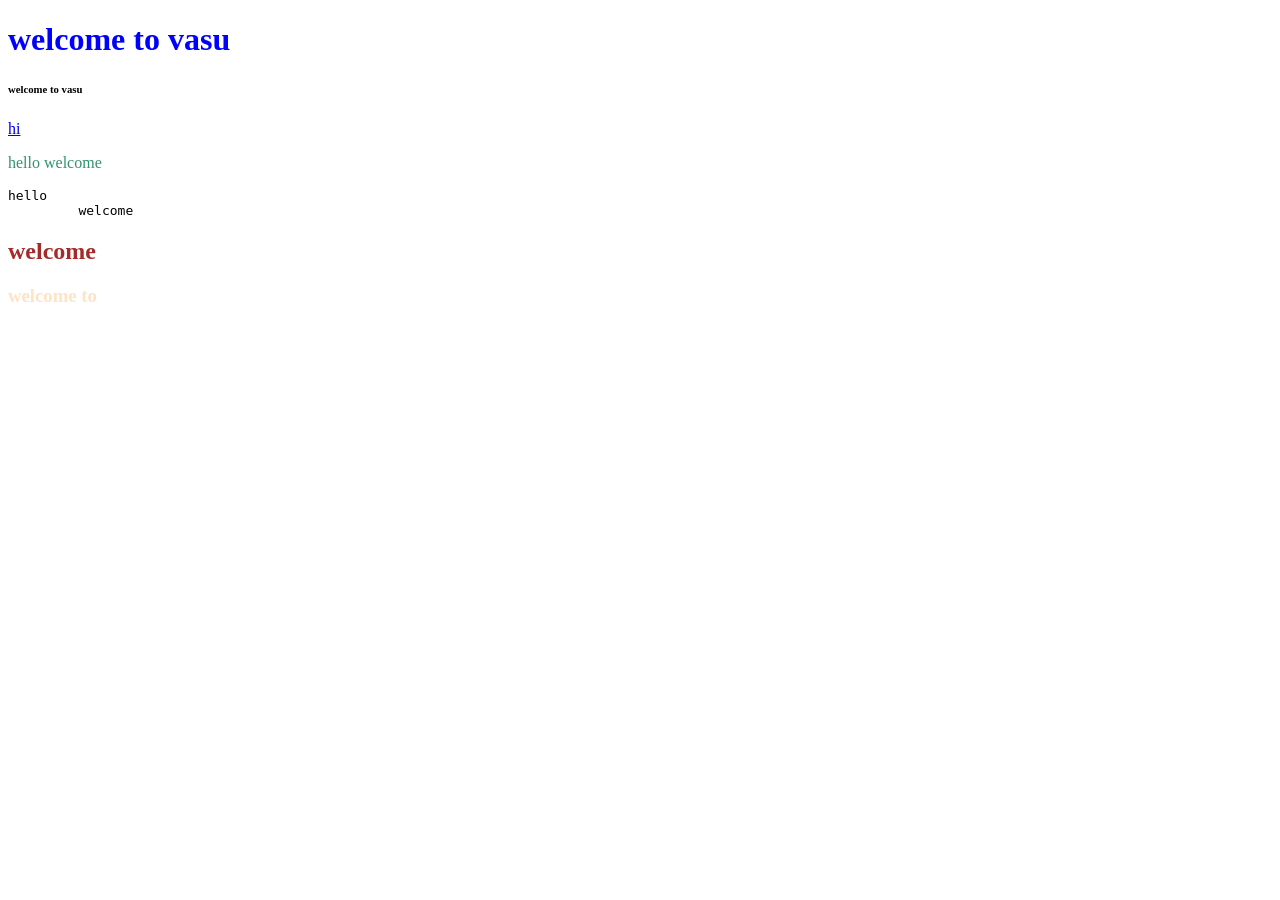
==== index.html @ acfeeed7 "txt" ====
<!DOCTYPE html>
<html lang="en">
<head>
    <meta charset="UTF-8">
    <meta name="viewport" content="width=<device-width>, initial-scale=1.0">
    <title>Document</title>
</head>
<body>
    <h1>welcome to vasu</h1>
    <h6>welcome to vasu</h6>
    <a href="css.html">hi</a>
    <p>hello 
         welcome</p>
    <pre>hello
         welcome</pre>

         <div>
            <h2>
                welcome

            </h2>
            <h3>welcome to</h3>
         </div>
         <style>
            h1{
                color: blue;
            }
            p{
                color: rgb(49, 146, 112);
            }
            div{
                color: brown;
            }
            h3{
                color: bisque;
            }
         </style>
</body>
</html>
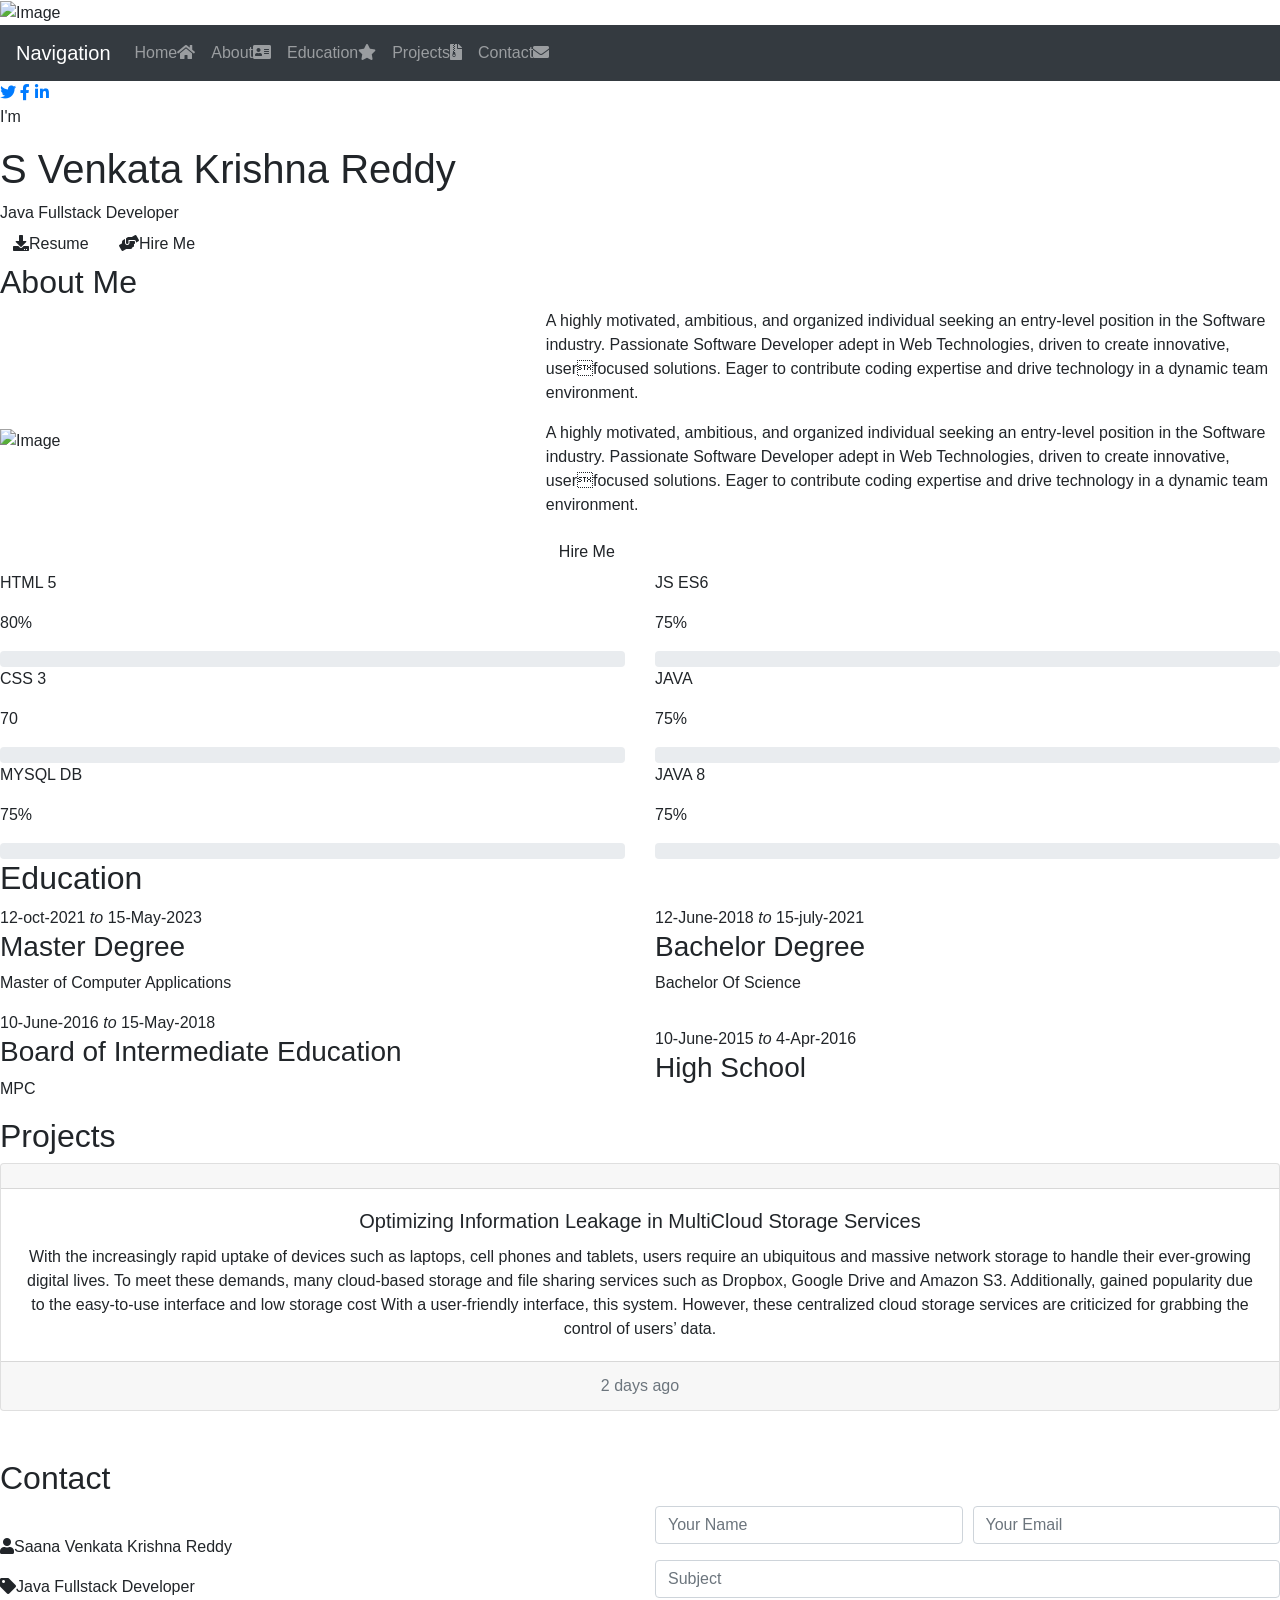
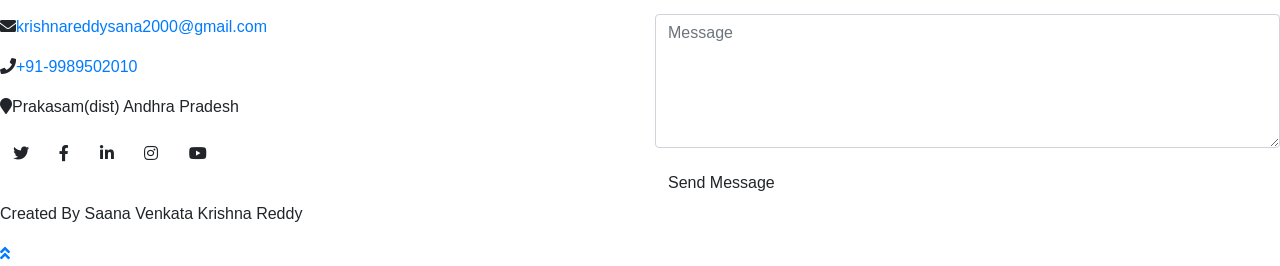
==== commit e0a188bc: "Add files via upload" ====
--- a/index.html
+++ b/index.html
@@ -1,39 +1,330 @@
 <!DOCTYPE html>
 <html lang="en">
-<head>
-    <meta charset="UTF-8">
-    <meta name="viewport" content="width=<device-width>, initial-scale=1.0">
-    <title>Document</title>
-</head>
-<body>
-    <h1>welcome to vasu</h1>
-    <h6>welcome to vasu</h6>
-    <a href="css.html">hi</a>
-    <p>hello 
-         welcome</p>
-    <pre>hello
-         welcome</pre>
-
-         <div>
-            <h2>
-                welcome
-
-            </h2>
-            <h3>welcome to</h3>
-         </div>
-         <style>
-            h1{
-                color: blue;
-            }
-            p{
-                color: rgb(49, 146, 112);
-            }
-            div{
-                color: brown;
-            }
-            h3{
-                color: bisque;
-            }
-         </style>
-</body>
-</html>+    <head>
+        <meta charset="utf-8">
+        <title>Krishna | Portfolio</title>
+        <meta content="width=device-width, initial-scale=1.0" name="viewport">
+        <meta content="Resume Website Template Free Download" name="keywords">
+        <meta content="Resume Website Template Free Download" name="description">
+
+        <!-- Favicon -->
+        <link href="img/favicon.ico" rel="icon">
+
+        <!-- Google Fonts -->
+        <link href="https://fonts.googleapis.com/css2?family=Open+Sans:300;400;600;700;800&display=swap" rel="stylesheet">
+
+        <!-- CSS Libraries -->
+        <link href="https://stackpath.bootstrapcdn.com/bootstrap/4.4.1/css/bootstrap.min.css" rel="stylesheet">
+        <link href="https://cdnjs.cloudflare.com/ajax/libs/font-awesome/5.10.0/css/all.min.css" rel="stylesheet">
+        <link href="lib/slick/slick.css" rel="stylesheet">
+        <link href="lib/slick/slick-theme.css" rel="stylesheet">
+        <link href="lib/lightbox/css/lightbox.min.css" rel="stylesheet">
+
+        <!-- Template Stylesheet -->
+        <link href="css/style.css" rel="stylesheet">
+    </head>
+
+    <body data-spy="scroll" data-target=".navbar" data-offset="51">
+        <div class="wrapper">
+            <div class="sidebar">
+                <div class="sidebar-header">
+                    <img src="img/home.jpg" alt="Image">
+                </div>
+                <div class="sidebar-content">
+                    <nav class="navbar navbar-expand-md bg-dark navbar-dark">
+                        <a href="#" class="navbar-brand">Navigation</a>
+                        <button type="button" class="navbar-toggler" data-toggle="collapse" data-target="#navbarCollapse">
+                            <span class="navbar-toggler-icon"></span>
+                        </button>
+                        <div class="collapse navbar-collapse" id="navbarCollapse">
+                            <ul class="nav navbar-nav">
+                                <li class="nav-item">
+                                    <a class="nav-link" href="#header">Home<i class="fa fa-home"></i></a>
+                                </li>
+                                <li class="nav-item">
+                                    <a class="nav-link" href="#about">About<i class="fa fa-address-card"></i></a>
+                                </li>
+                                <li class="nav-item">
+                                    <a class="nav-link" href="#education">Education<i class="fa fa-star"></i></a>
+                                </li>
+                                <li class="nav-item">
+                                    <a class="nav-link" href="#Projects">Projects<i class="fa fa-file-archive"></i></a>
+                                </li>
+                                <li class="nav-item">
+                                    <a class="nav-link" href="#contact">Contact<i class="fa fa-envelope"></i></a>
+                                </li>
+                            </ul>
+                        </div>
+                    </nav>
+                </div>
+                <div class="sidebar-footer">
+                    <a href="#"><i class="fab fa-twitter"></i></a>
+                    <a href="#"><i class="fab fa-facebook-f"></i></a>
+                    <a href="#"><i class="fab fa-linkedin-in"></i></a>
+                </div>
+            </div>
+            <div class="content">
+                <!-- Header Start -->
+                <div class="header" id="header">
+                    <div class="content-inner">
+                        <p>I'm</p>
+                        <h1>S Venkata Krishna Reddy</h1>
+                        <h2></h2>
+                        <div class="typed-text">Java Fullstack Developer</div>
+                    </div>
+                </div>
+                <!-- Header End -->
+                
+                <!-- Large Button Start -->
+                <div class="large-btn">
+                    <div class="content-inner">
+                        <a class="btn" href="#"><i class="fa fa-download"></i>Resume</a>
+                        <a class="btn" href="#"><i class="fa fa-hands-helping"></i>Hire Me</a>
+                    </div>
+                </div>
+                <!-- Large Button End -->
+                
+                <!-- About Start -->
+                <div class="about" id="about">
+                    <div class="content-inner">
+                        <div class="content-header">
+                            <h2>About Me</h2>
+                        </div>
+                        <div class="row align-items-center">
+                            <div class="col-md-6 col-lg-5">
+                                <img src="./img/krishna.jpeg" alt="Image">
+                            </div>
+                            <div class="col-md-6 col-lg-7">
+                                <p>
+                                    A highly motivated, ambitious, and organized individual seeking an entry-level position in the Software 
+                                    industry. Passionate Software Developer adept in Web Technologies, driven to create innovative, userfocused solutions. Eager to contribute coding expertise and drive technology in a dynamic team environment.
+
+                                </p>
+                                <p>
+                                    A highly motivated, ambitious, and organized individual seeking an entry-level position in the Software 
+                                    industry. Passionate Software Developer adept in Web Technologies, driven to create innovative, userfocused solutions. Eager to contribute coding expertise and drive technology in a dynamic team environment.
+
+                                </p>
+                                <a class="btn" href="#">Hire Me</a>
+                            </div>
+                        </div>
+                        <div class="row">
+                            <div class="col-md-6">
+                                <div class="skills">
+                                    <div class="skill-name">
+                                        <p>HTML 5</p><p>80%</p>
+                                    </div>
+                                    <div class="progress">
+                                        <div class="progress-bar" role="progressbar" aria-valuenow="85" aria-valuemin="0" aria-valuemax="100"></div>
+                                    </div>
+                                    <div class="skill-name">
+                                        <p>CSS 3</p><p>70</p>
+                                    </div>
+                                    <div class="progress">
+                                        <div class="progress-bar" role="progressbar" aria-valuenow="95" aria-valuemin="0" aria-valuemax="100"></div>
+                                    </div>
+                                </div>
+                            </div>
+                            <div class="col-md-6">
+                                <div class="skills">
+                                    <div class="skill-name">
+                                        <p>JS ES6</p><p>75%</p>
+                                    </div>
+                                    <div class="progress">
+                                        <div class="progress-bar" role="progressbar" aria-valuenow="90" aria-valuemin="0" aria-valuemax="100"></div>
+                                    </div>
+                                    <div class="skill-name">
+                                        <p>JAVA</p><p>75%</p>
+                                    </div>
+                                    <div class="progress">
+                                        <div class="progress-bar" role="progressbar" aria-valuenow="85" aria-valuemin="0" aria-valuemax="100"></div>
+                                    </div>
+                                </div>
+                            </div>
+                            <div class="col-md-6">
+                                <div class="skills">
+                                    <div class="skill-name">
+                                        <p>MYSQL DB</p><p>75%</p>
+                                    </div>
+                                    <div class="progress">
+                                        <div class="progress-bar" role="progressbar" aria-valuenow="90" aria-valuemin="0" aria-valuemax="100"></div>
+                                    </div>
+                                  
+                                </div>
+                            </div>
+                            <div class="col-md-6">
+                                <div class="skills">
+                                    <div class="skill-name">
+                                        <p>JAVA 8</p><p>75%</p>
+                                    </div>
+                                    <div class="progress">
+                                        <div class="progress-bar" role="progressbar" aria-valuenow="90" aria-valuemin="0" aria-valuemax="100"></div>
+                                    </div>
+                                   
+                                </div>
+                            </div>
+                        </div>
+                    </div>
+                </div>
+                <!-- About End -->
+                
+                <!-- Education Start -->
+                <div class="education" id="education">
+                    <div class="content-inner">
+                        <div class="content-header">
+                            <h2>Education</h2>
+                        </div>
+                        <div class="row align-items-center">
+                            <div class="col-md-6">
+                                <div class="edu-col">
+                                    <span>12-oct-2021 <i>to</i> 15-May-2023</span>
+                                    <h3>Master Degree</h3>
+                                    <p>Master of Computer Applications</p>
+                                </div>
+                            </div>
+                            <div class="col-md-6">
+                                <div class="edu-col">
+                                    <span>12-June-2018 <i>to</i> 15-july-2021</span>
+                                    <h3>Bachelor Degree</h3>
+                                    <p>Bachelor Of Science</p>
+                                </div>
+                            </div>
+                            <div class="col-md-6">
+                                <div class="edu-col">
+                                    <span>10-June-2016 <i>to</i> 15-May-2018</span>
+                                    <h3> Board of Intermediate Education</h3>
+                                    <p>MPC</p>
+                                </div>
+                            </div>
+                            <div class="col-md-6">
+                                <div class="edu-col">
+                                    <span>10-June-2015 <i>to</i> 4-Apr-2016</span>
+                                    <h3>High School</h3>
+                                    <p></p>
+                                </div>
+                            </div>
+                        </div>
+                    </div>
+                </div>
+                <!-- Education Start -->
+            
+              
+                
+                <!-- Projects -->
+                <div class="Project" id="Projects">
+                    <div class="content-inner">
+                        <div class="content-header">
+                            <h2 id="ch1">Projects</h2>
+                        </div>
+                        <div class="row">
+                            <div class="col-lg-12">
+                                
+                                <div class="card text-center">
+                                    <div class="card-header">
+                                    
+                                    </div>
+                                    <div class="card-body">
+                                      <h5 class="card-title">Optimizing Information Leakage in MultiCloud Storage Services</h5>
+                                      <p class="card-text">With the increasingly rapid uptake of devices such as laptops, cell phones and tablets, users 
+                                        require an ubiquitous and massive network storage to handle their ever-growing digital lives.
+                                        To meet these demands, many cloud-based storage and file sharing services such as Dropbox, 
+                                          Google Drive and Amazon S3.
+                                        Additionally, gained popularity due to the easy-to-use interface and low storage cost
+                                        With a user-friendly interface, this system. However, these centralized cloud storage services are 
+                                        criticized for grabbing the control of users’ data.</p>
+                                      
+                                    </div>
+                                    <div class="card-footer text-muted">
+                                      2 days ago
+                                    </div>
+                                  </div>
+                                
+                            </div>
+                        </div>
+                        
+                    </div>
+                </div>
+                <br><br>
+                <!-- Portfolio Start -->
+            
+                
+                <!-- Contact Start -->
+                <div class="contact" id="contact">
+                    <div class="content-inner">
+                        <div class="content-header">
+                            <h2>Contact</h2>
+                        </div>
+                        <div class="row align-items-center">
+                            <div class="col-md-6">
+                                <div class="contact-info">
+                                    <p><i class="fa fa-user"></i>Saana Venkata Krishna Reddy</p>
+                                    <p><i class="fa fa-tag"></i>Java Fullstack Developer</p>
+                                    <p><i class="fa fa-envelope"></i><a href="mailto:info@example.com">krishnareddysana2000@gmail.com</a></p>
+                                    <p><i class="fa fa-phone"></i><a href="tel:+1234567890">+91-9989502010</a></p>
+                                    <p><i class="fa fa-map-marker"></i>Prakasam(dist) Andhra Pradesh</p>
+                                    <div class="social">
+                                        <a class="btn" href=""><i class="fab fa-twitter"></i></a>
+                                        <a class="btn" href=""><i class="fab fa-facebook-f"></i></a>
+                                        <a class="btn" href=""><i class="fab fa-linkedin-in"></i></a>
+                                        <a class="btn" href=""><i class="fab fa-instagram"></i></a>
+                                        <a class="btn" href=""><i class="fab fa-youtube"></i></a>
+                                    </div>
+                                </div>
+                            </div>
+                            <div class="col-md-6">
+                                <div class="form">
+                                    <form>
+                                        <div class="form-row">
+                                            <div class="form-group col-md-6">
+                                                <input type="text" class="form-control" placeholder="Your Name" />
+                                            </div>
+                                            <div class="form-group col-md-6">
+                                                <input type="email" class="form-control" placeholder="Your Email" />
+                                            </div>
+                                        </div>
+                                        <div class="form-group">
+                                            <input type="text" class="form-control" placeholder="Subject" />
+                                        </div>
+                                        <div class="form-group">
+                                            <textarea class="form-control" rows="5" placeholder="Message"></textarea>
+                                        </div>
+                                        <div><button class="btn" type="submit">Send Message</button></div>
+                                    </form>
+                                </div>
+                            </div>
+                        </div>
+                    </div>
+                </div>
+                <!-- Contact End -->
+                
+                <!-- Footer Start -->
+                <div class="footer">
+                    <div class="content-inner">
+                        <div class="row align-items-center">
+                            <div class="col-md-6">
+                                <p>Created By Saana Venkata Krishna Reddy</p>
+                            </div>
+                        </div>
+                    </div>
+                </div>
+                <!-- Footer Start -->
+            </div>
+        </div>
+        
+        <!-- Back to Top -->
+        <a href="#" class="back-to-top"><i class="fa fa-angle-double-up"></i></a>
+        
+        <!-- JavaScript Libraries -->
+        <script src="https://code.jquery.com/jquery-3.4.1.min.js"></script>
+        <script src="https://stackpath.bootstrapcdn.com/bootstrap/4.4.1/js/bootstrap.bundle.min.js"></script>
+        <script src="lib/easing/easing.min.js"></script>
+        <script src="lib/slick/slick.min.js"></script>
+        <script src="lib/typed/typed.min.js"></script>
+        <script src="lib/waypoints/waypoints.min.js"></script>
+        <script src="lib/isotope/isotope.pkgd.min.js"></script>
+        <script src="lib/lightbox/js/lightbox.min.js"></script>
+        
+        <!-- Template Javascript -->
+        <script src="js/main.js"></script>
+    </body>
+</html>
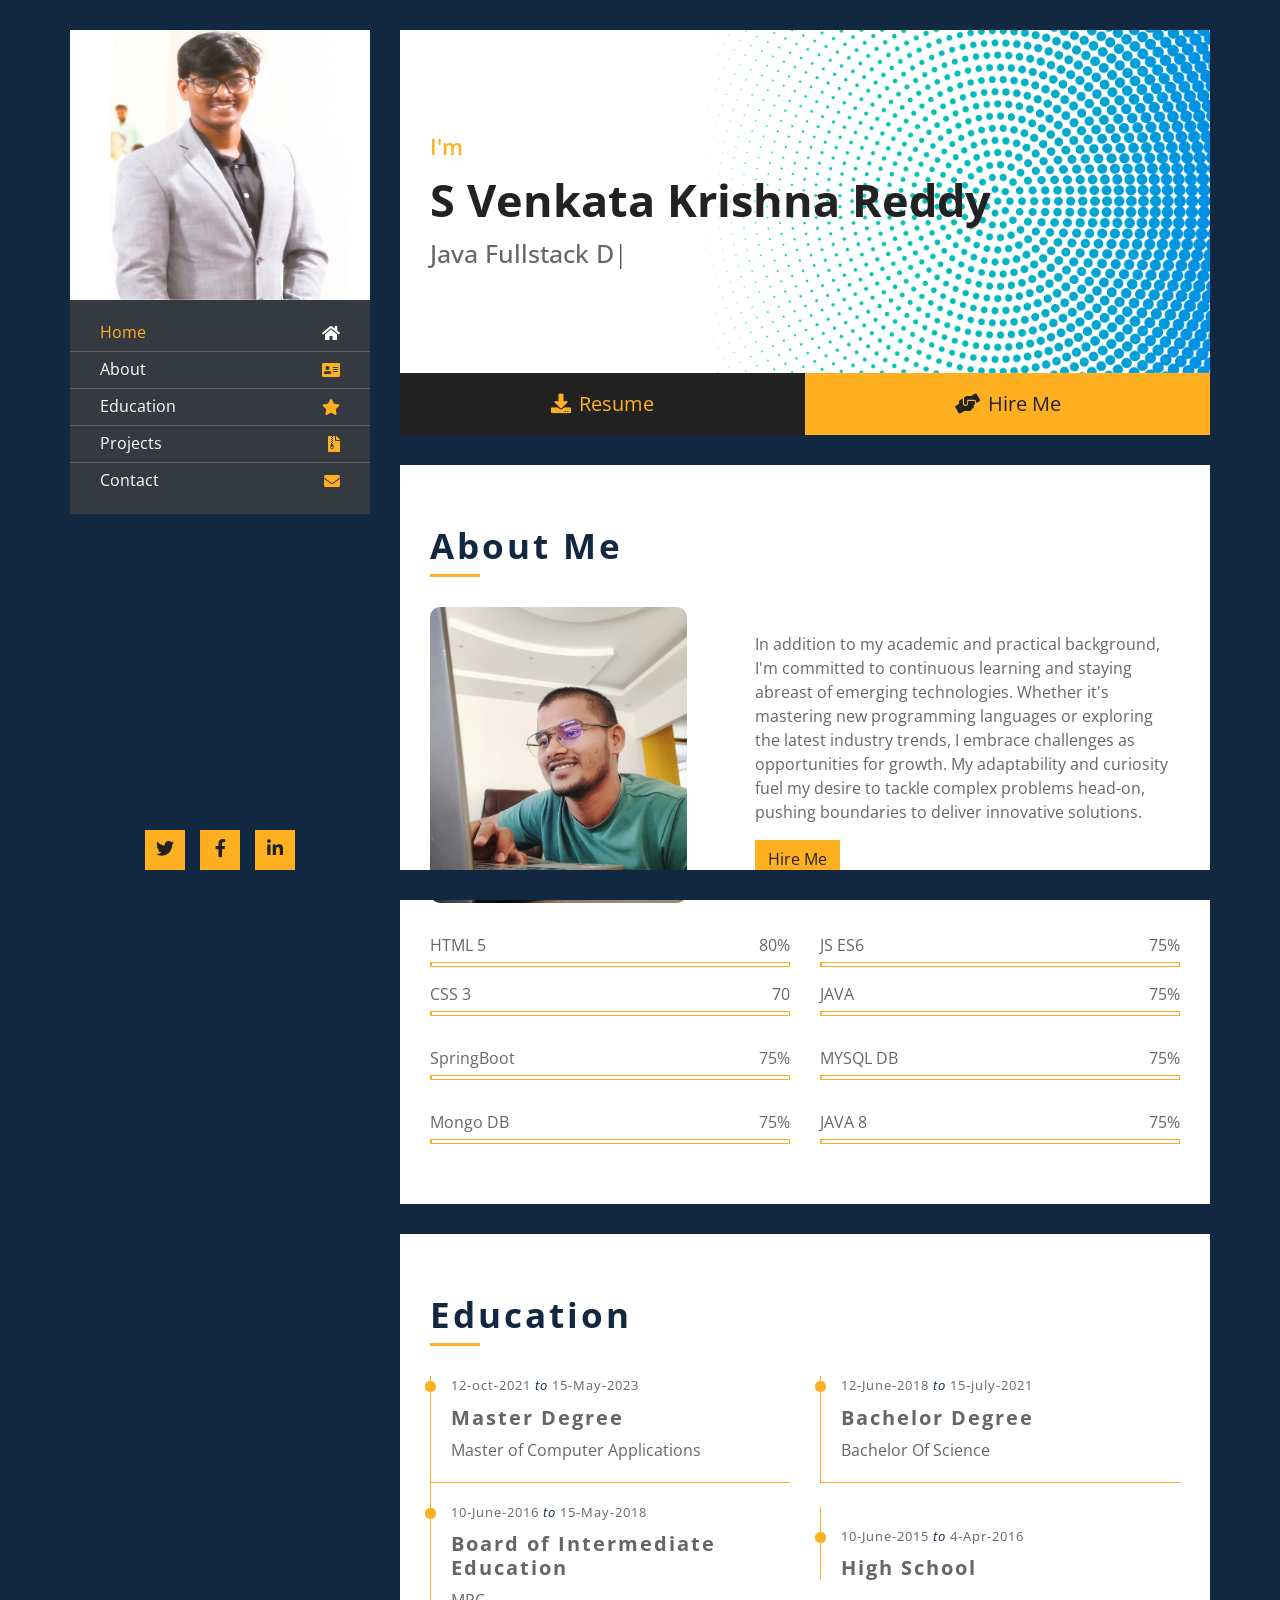
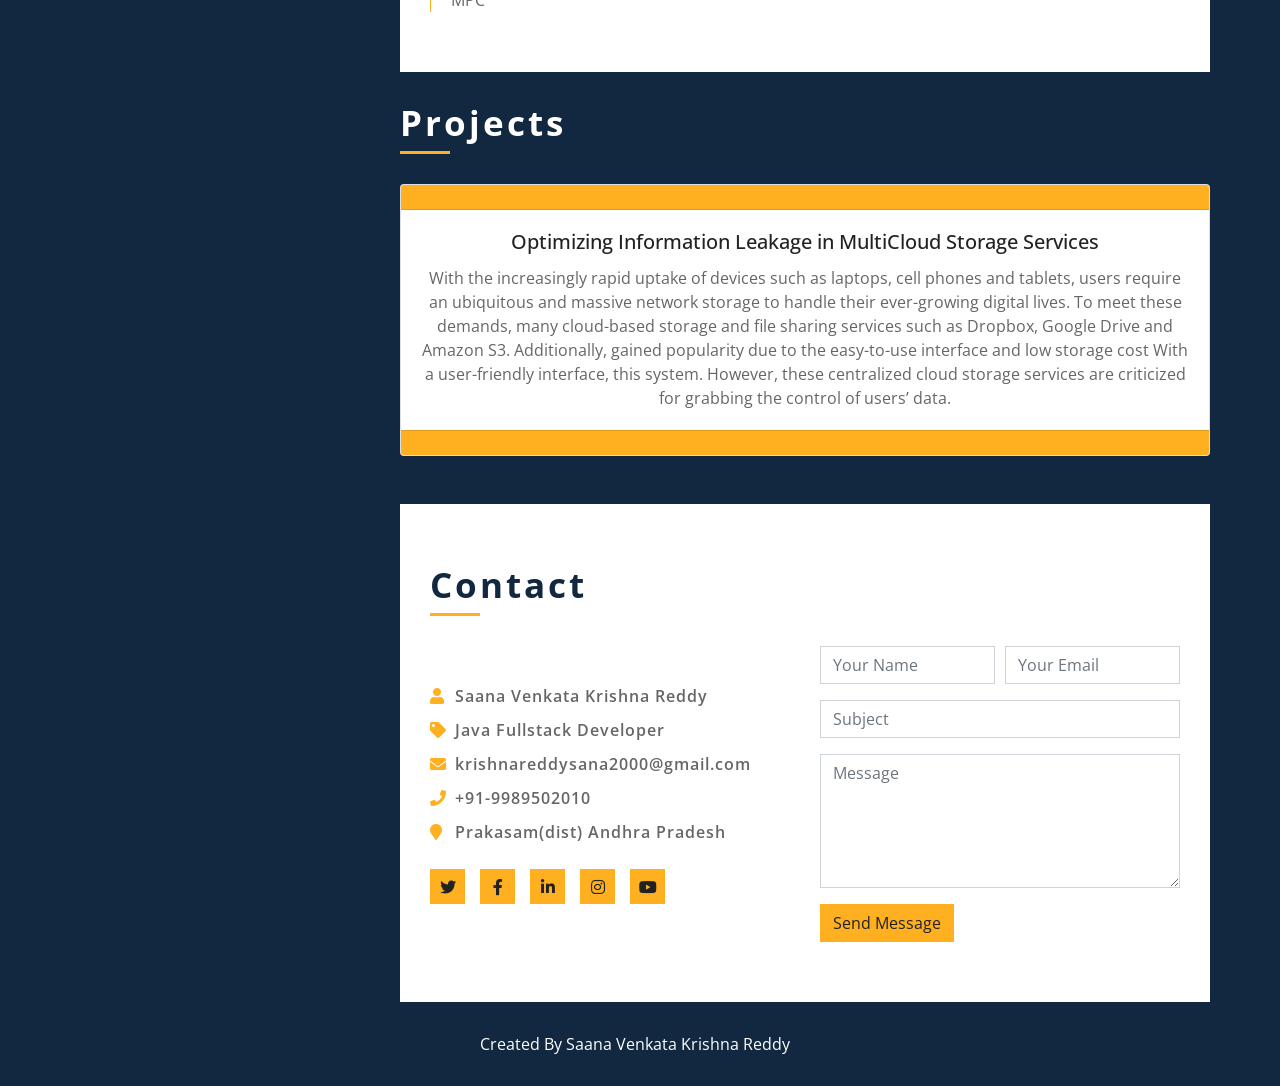
==== commit bcbffba9: "update" ====
--- a/index.html
+++ b/index.html
@@ -1,330 +1,380 @@
 <!DOCTYPE html>
 <html lang="en">
-    <head>
-        <meta charset="utf-8">
-        <title>Krishna | Portfolio</title>
-        <meta content="width=device-width, initial-scale=1.0" name="viewport">
-        <meta content="Resume Website Template Free Download" name="keywords">
-        <meta content="Resume Website Template Free Download" name="description">
-
-        <!-- Favicon -->
-        <link href="img/favicon.ico" rel="icon">
-
-        <!-- Google Fonts -->
-        <link href="https://fonts.googleapis.com/css2?family=Open+Sans:300;400;600;700;800&display=swap" rel="stylesheet">
-
-        <!-- CSS Libraries -->
-        <link href="https://stackpath.bootstrapcdn.com/bootstrap/4.4.1/css/bootstrap.min.css" rel="stylesheet">
-        <link href="https://cdnjs.cloudflare.com/ajax/libs/font-awesome/5.10.0/css/all.min.css" rel="stylesheet">
-        <link href="lib/slick/slick.css" rel="stylesheet">
-        <link href="lib/slick/slick-theme.css" rel="stylesheet">
-        <link href="lib/lightbox/css/lightbox.min.css" rel="stylesheet">
-
-        <!-- Template Stylesheet -->
-        <link href="css/style.css" rel="stylesheet">
-    </head>
-
-    <body data-spy="scroll" data-target=".navbar" data-offset="51">
-        <div class="wrapper">
-            <div class="sidebar">
-                <div class="sidebar-header">
-                    <img src="img/home.jpg" alt="Image">
-                </div>
-                <div class="sidebar-content">
-                    <nav class="navbar navbar-expand-md bg-dark navbar-dark">
-                        <a href="#" class="navbar-brand">Navigation</a>
-                        <button type="button" class="navbar-toggler" data-toggle="collapse" data-target="#navbarCollapse">
-                            <span class="navbar-toggler-icon"></span>
-                        </button>
-                        <div class="collapse navbar-collapse" id="navbarCollapse">
-                            <ul class="nav navbar-nav">
-                                <li class="nav-item">
-                                    <a class="nav-link" href="#header">Home<i class="fa fa-home"></i></a>
-                                </li>
-                                <li class="nav-item">
-                                    <a class="nav-link" href="#about">About<i class="fa fa-address-card"></i></a>
-                                </li>
-                                <li class="nav-item">
-                                    <a class="nav-link" href="#education">Education<i class="fa fa-star"></i></a>
-                                </li>
-                                <li class="nav-item">
-                                    <a class="nav-link" href="#Projects">Projects<i class="fa fa-file-archive"></i></a>
-                                </li>
-                                <li class="nav-item">
-                                    <a class="nav-link" href="#contact">Contact<i class="fa fa-envelope"></i></a>
-                                </li>
-                            </ul>
-                        </div>
-                    </nav>
-                </div>
-                <div class="sidebar-footer">
-                    <a href="#"><i class="fab fa-twitter"></i></a>
-                    <a href="#"><i class="fab fa-facebook-f"></i></a>
-                    <a href="#"><i class="fab fa-linkedin-in"></i></a>
-                </div>
-            </div>
-            <div class="content">
-                <!-- Header Start -->
-                <div class="header" id="header">
-                    <div class="content-inner">
-                        <p>I'm</p>
-                        <h1>S Venkata Krishna Reddy</h1>
-                        <h2></h2>
-                        <div class="typed-text">Java Fullstack Developer</div>
-                    </div>
-                </div>
-                <!-- Header End -->
-                
-                <!-- Large Button Start -->
-                <div class="large-btn">
-                    <div class="content-inner">
-                        <a class="btn" href="#"><i class="fa fa-download"></i>Resume</a>
-                        <a class="btn" href="#"><i class="fa fa-hands-helping"></i>Hire Me</a>
-                    </div>
-                </div>
-                <!-- Large Button End -->
-                
-                <!-- About Start -->
-                <div class="about" id="about">
-                    <div class="content-inner">
-                        <div class="content-header">
-                            <h2>About Me</h2>
-                        </div>
-                        <div class="row align-items-center">
-                            <div class="col-md-6 col-lg-5">
-                                <img src="./img/krishna.jpeg" alt="Image">
-                            </div>
-                            <div class="col-md-6 col-lg-7">
-                                <p>
-                                    A highly motivated, ambitious, and organized individual seeking an entry-level position in the Software 
-                                    industry. Passionate Software Developer adept in Web Technologies, driven to create innovative, userfocused solutions. Eager to contribute coding expertise and drive technology in a dynamic team environment.
-
-                                </p>
-                                <p>
-                                    A highly motivated, ambitious, and organized individual seeking an entry-level position in the Software 
-                                    industry. Passionate Software Developer adept in Web Technologies, driven to create innovative, userfocused solutions. Eager to contribute coding expertise and drive technology in a dynamic team environment.
-
-                                </p>
-                                <a class="btn" href="#">Hire Me</a>
-                            </div>
-                        </div>
-                        <div class="row">
-                            <div class="col-md-6">
-                                <div class="skills">
-                                    <div class="skill-name">
-                                        <p>HTML 5</p><p>80%</p>
+
+<head>
+    <meta charset="utf-8">
+    <title>Krishna | Portfolio</title>
+    <meta content="width=device-width, initial-scale=1.0" name="viewport">
+    <meta content="Resume Website Template Free Download" name="keywords">
+    <meta content="Resume Website Template Free Download" name="description">
+
+    <!-- Favicon -->
+    <link href="img/favicon.ico" rel="icon">
+
+    <!-- Google Fonts -->
+    <link href="https://fonts.googleapis.com/css2?family=Open+Sans:300;400;600;700;800&display=swap" rel="stylesheet">
+
+    <!-- CSS Libraries -->
+    <link href="https://stackpath.bootstrapcdn.com/bootstrap/4.4.1/css/bootstrap.min.css" rel="stylesheet">
+    <link href="https://cdnjs.cloudflare.com/ajax/libs/font-awesome/5.10.0/css/all.min.css" rel="stylesheet">
+    <link href="lib/slick/slick.css" rel="stylesheet">
+    <link href="lib/slick/slick-theme.css" rel="stylesheet">
+    <link href="lib/lightbox/css/lightbox.min.css" rel="stylesheet">
+
+    <!-- Template Stylesheet -->
+    <link href="css/style.css" rel="stylesheet">
+</head>
+
+<body data-spy="scroll" data-target=".navbar" data-offset="51">
+    <div class="wrapper">
+        <div class="sidebar">
+            <div class="sidebar-header">
+                <img src="img/home.jpg" alt="Image">
+            </div>
+            <div class="sidebar-content">
+                <nav class="navbar navbar-expand-md bg-dark navbar-dark">
+                    <a href="#" class="navbar-brand">Navigation</a>
+                    <button type="button" class="navbar-toggler" data-toggle="collapse" data-target="#navbarCollapse">
+                        <span class="navbar-toggler-icon"></span>
+                    </button>
+                    <div class="collapse navbar-collapse" id="navbarCollapse">
+                        <ul class="nav navbar-nav">
+                            <li class="nav-item">
+                                <a class="nav-link" href="#header">Home<i class="fa fa-home"></i></a>
+                            </li>
+                            <li class="nav-item">
+                                <a class="nav-link" href="#about">About<i class="fa fa-address-card"></i></a>
+                            </li>
+                            <li class="nav-item">
+                                <a class="nav-link" href="#education">Education<i class="fa fa-star"></i></a>
+                            </li>
+                            <li class="nav-item">
+                                <a class="nav-link" href="#Projects">Projects<i class="fa fa-file-archive"></i></a>
+                            </li>
+                            <li class="nav-item">
+                                <a class="nav-link" href="#contact">Contact<i class="fa fa-envelope"></i></a>
+                            </li>
+                        </ul>
+                    </div>
+                </nav>
+            </div>
+            <div class="sidebar-footer">
+                <a href="#"><i class="fab fa-twitter"></i></a>
+                <a href="#"><i class="fab fa-facebook-f"></i></a>
+                <a href="#"><i class="fab fa-linkedin-in"></i></a>
+            </div>
+        </div>
+        <div class="content">
+            <!-- Header Start -->
+            <div class="header" id="header">
+                <div class="content-inner">
+                    <p>I'm</p>
+                    <h1>S Venkata Krishna Reddy</h1>
+                    <h2></h2>
+                    <div class="typed-text">Java Fullstack Developer</div>
+                </div>
+            </div>
+            <!-- Header End -->
+
+            <!-- Large Button Start -->
+            <div class="large-btn">
+                <div class="content-inner">
+                    <a class="btn" href="#"><i class="fa fa-download"></i>Resume</a>
+                    <a class="btn" href="#"><i class="fa fa-hands-helping"></i>Hire Me</a>
+                </div>
+            </div>
+            <!-- Large Button End -->
+
+            <!-- About Start -->
+            <div class="about" id="about">
+                <div class="content-inner">
+                    <div class="content-header">
+                        <h2>About Me</h2>
+                    </div>
+                    <div class="row align-items-center">
+                        <div class="col-md-6 col-lg-5">
+                            <img src="./img/krishnaabout.jpeg" alt="Image">
+                        </div>
+                        <div class="col-md-6 col-lg-7">
+
+                            <p>
+                                In addition to my academic and practical background, I'm committed to continuous
+                                learning and staying abreast of emerging technologies. Whether it's mastering new
+                                programming languages or exploring the latest industry trends, I embrace challenges as
+                                opportunities for growth. My adaptability and curiosity fuel my desire to tackle complex
+                                problems head-on, pushing boundaries to deliver innovative solutions.
+
+                                
+
+
+                            </p>
+
+                            <a class="btn" href="#">Hire Me</a>
+                        </div>
+                    </div>
+                    <div class="row">
+                        <div class="col-md-6">
+                            <div class="skills">
+                                <div class="skill-name">
+                                    <p>HTML 5</p>
+                                    <p>80%</p>
+                                </div>
+                                <div class="progress">
+                                    <div class="progress-bar" role="progressbar" aria-valuenow="85" aria-valuemin="0"
+                                        aria-valuemax="100"></div>
+                                </div>
+                                <div class="skill-name">
+                                    <p>CSS 3</p>
+                                    <p>70</p>
+                                </div>
+                                <div class="progress">
+                                    <div class="progress-bar" role="progressbar" aria-valuenow="95" aria-valuemin="0"
+                                        aria-valuemax="100"></div>
+                                </div>
+                            </div>
+                        </div>
+                        <div class="col-md-6">
+                            <div class="skills">
+                                <div class="skill-name">
+                                    <p>JS ES6</p>
+                                    <p>75%</p>
+                                </div>
+                                <div class="progress">
+                                    <div class="progress-bar" role="progressbar" aria-valuenow="90" aria-valuemin="0"
+                                        aria-valuemax="100"></div>
+                                </div>
+                                <div class="skill-name">
+                                    <p>JAVA</p>
+                                    <p>75%</p>
+                                </div>
+                                <div class="progress">
+                                    <div class="progress-bar" role="progressbar" aria-valuenow="85" aria-valuemin="0"
+                                        aria-valuemax="100"></div>
+                                </div>
+                            </div>
+                        </div>
+                        <div class="col-md-6">
+                            <div class="skills">
+                                <div class="skill-name">
+                                    <p>SpringBoot</p>
+                                    <p>75%</p>
+                                </div>
+                                <div class="progress">
+                                    <div class="progress-bar" role="progressbar" aria-valuenow="90" aria-valuemin="0"
+                                        aria-valuemax="100"></div>
+                                </div>
+
+                            </div>
+                        </div>
+                        <div class="col-md-6">
+                            <div class="skills">
+                                <div class="skill-name">
+                                    <p>MYSQL DB</p>
+                                    <p>75%</p>
+                                </div>
+                                <div class="progress">
+                                    <div class="progress-bar" role="progressbar" aria-valuenow="90" aria-valuemin="0"
+                                        aria-valuemax="100"></div>
+                                </div>
+
+                            </div>
+                        </div>
+                        <div class="col-md-6">
+                            <div class="skills">
+                                <div class="skill-name">
+                                    <p>Mongo DB</p>
+                                    <p>75%</p>
+                                </div>
+                                <div class="progress">
+                                    <div class="progress-bar" role="progressbar" aria-valuenow="90" aria-valuemin="0"
+                                        aria-valuemax="100"></div>
+                                </div>
+
+                            </div>
+                        </div>
+                        <div class="col-md-6">
+                            <div class="skills">
+                                <div class="skill-name">
+                                    <p>JAVA 8</p>
+                                    <p>75%</p>
+                                </div>
+                                <div class="progress">
+                                    <div class="progress-bar" role="progressbar" aria-valuenow="90" aria-valuemin="0"
+                                        aria-valuemax="100"></div>
+                                </div>
+
+                            </div>
+                        </div>
+                    </div>
+                </div>
+            </div>
+            <!-- About End -->
+
+            <!-- Education Start -->
+            <div class="education" id="education">
+                <div class="content-inner">
+                    <div class="content-header">
+                        <h2>Education</h2>
+                    </div>
+                    <div class="row align-items-center">
+                        <div class="col-md-6">
+                            <div class="edu-col">
+                                <span>12-oct-2021 <i>to</i> 15-May-2023</span>
+                                <h3>Master Degree</h3>
+                                <p>Master of Computer Applications</p>
+                            </div>
+                        </div>
+                        <div class="col-md-6">
+                            <div class="edu-col">
+                                <span>12-June-2018 <i>to</i> 15-july-2021</span>
+                                <h3>Bachelor Degree</h3>
+                                <p>Bachelor Of Science</p>
+                            </div>
+                        </div>
+                        <div class="col-md-6">
+                            <div class="edu-col">
+                                <span>10-June-2016 <i>to</i> 15-May-2018</span>
+                                <h3> Board of Intermediate Education</h3>
+                                <p>MPC</p>
+                            </div>
+                        </div>
+                        <div class="col-md-6">
+                            <div class="edu-col">
+                                <span>10-June-2015 <i>to</i> 4-Apr-2016</span>
+                                <h3>High School</h3>
+                                <p></p>
+                            </div>
+                        </div>
+                    </div>
+                </div>
+            </div>
+            <!-- Education Start -->
+
+
+
+            <!-- Projects -->
+            <div class="Project" id="Projects">
+                <div class="content-inner">
+                    <div class="content-header">
+                        <h2 id="ch1">Projects</h2>
+                    </div>
+                    <div class="row">
+                        <div class="col-lg-12">
+
+                            <div class="card text-center">
+                                <div class="card-header">
+
+                                </div>
+                                <div class="card-body">
+                                    <h5 class="card-title">Optimizing Information Leakage in MultiCloud Storage Services
+                                    </h5>
+                                    <p class="card-text">With the increasingly rapid uptake of devices such as laptops,
+                                        cell phones and tablets, users
+                                        require an ubiquitous and massive network storage to handle their ever-growing
+                                        digital lives.
+                                        To meet these demands, many cloud-based storage and file sharing services such
+                                        as Dropbox,
+                                        Google Drive and Amazon S3.
+                                        Additionally, gained popularity due to the easy-to-use interface and low storage
+                                        cost
+                                        With a user-friendly interface, this system. However, these centralized cloud
+                                        storage services are
+                                        criticized for grabbing the control of users’ data.</p>
+
+                                </div>
+                                <div class="card-footer text-muted">
+                                    
+                                </div>
+                            </div>
+
+                        </div>
+                    </div>
+
+                </div>
+            </div>
+            <br><br>
+            <!-- Portfolio Start -->
+
+
+            <!-- Contact Start -->
+            <div class="contact" id="contact">
+                <div class="content-inner">
+                    <div class="content-header">
+                        <h2>Contact</h2>
+                    </div>
+                    <div class="row align-items-center">
+                        <div class="col-md-6">
+                            <div class="contact-info">
+                                <p><i class="fa fa-user"></i>Saana Venkata Krishna Reddy</p>
+                                <p><i class="fa fa-tag"></i>Java Fullstack Developer</p>
+                                <p><i class="fa fa-envelope"></i><a
+                                        href="mailto:info@example.com">krishnareddysana2000@gmail.com</a></p>
+                                <p><i class="fa fa-phone"></i><a href="tel:+1234567890">+91-9989502010</a></p>
+                                <p><i class="fa fa-map-marker"></i>Prakasam(dist) Andhra Pradesh</p>
+                                <div class="social">
+                                    <a class="btn" href=""><i class="fab fa-twitter"></i></a>
+                                    <a class="btn" href=""><i class="fab fa-facebook-f"></i></a>
+                                    <a class="btn" href=""><i class="fab fa-linkedin-in"></i></a>
+                                    <a class="btn" href=""><i class="fab fa-instagram"></i></a>
+                                    <a class="btn" href=""><i class="fab fa-youtube"></i></a>
+                                </div>
+                            </div>
+                        </div>
+                        <div class="col-md-6">
+                            <div class="form">
+                                <form>
+                                    <div class="form-row">
+                                        <div class="form-group col-md-6">
+                                            <input type="text" class="form-control" placeholder="Your Name" />
+                                        </div>
+                                        <div class="form-group col-md-6">
+                                            <input type="email" class="form-control" placeholder="Your Email" />
+                                        </div>
                                     </div>
-                                    <div class="progress">
-                                        <div class="progress-bar" role="progressbar" aria-valuenow="85" aria-valuemin="0" aria-valuemax="100"></div>
+                                    <div class="form-group">
+                                        <input type="text" class="form-control" placeholder="Subject" />
                                     </div>
-                                    <div class="skill-name">
-                                        <p>CSS 3</p><p>70</p>
+                                    <div class="form-group">
+                                        <textarea class="form-control" rows="5" placeholder="Message"></textarea>
                                     </div>
-                                    <div class="progress">
-                                        <div class="progress-bar" role="progressbar" aria-valuenow="95" aria-valuemin="0" aria-valuemax="100"></div>
-                                    </div>
-                                </div>
-                            </div>
-                            <div class="col-md-6">
-                                <div class="skills">
-                                    <div class="skill-name">
-                                        <p>JS ES6</p><p>75%</p>
-                                    </div>
-                                    <div class="progress">
-                                        <div class="progress-bar" role="progressbar" aria-valuenow="90" aria-valuemin="0" aria-valuemax="100"></div>
-                                    </div>
-                                    <div class="skill-name">
-                                        <p>JAVA</p><p>75%</p>
-                                    </div>
-                                    <div class="progress">
-                                        <div class="progress-bar" role="progressbar" aria-valuenow="85" aria-valuemin="0" aria-valuemax="100"></div>
-                                    </div>
-                                </div>
-                            </div>
-                            <div class="col-md-6">
-                                <div class="skills">
-                                    <div class="skill-name">
-                                        <p>MYSQL DB</p><p>75%</p>
-                                    </div>
-                                    <div class="progress">
-                                        <div class="progress-bar" role="progressbar" aria-valuenow="90" aria-valuemin="0" aria-valuemax="100"></div>
-                                    </div>
-                                  
-                                </div>
-                            </div>
-                            <div class="col-md-6">
-                                <div class="skills">
-                                    <div class="skill-name">
-                                        <p>JAVA 8</p><p>75%</p>
-                                    </div>
-                                    <div class="progress">
-                                        <div class="progress-bar" role="progressbar" aria-valuenow="90" aria-valuemin="0" aria-valuemax="100"></div>
-                                    </div>
-                                   
-                                </div>
-                            </div>
-                        </div>
-                    </div>
-                </div>
-                <!-- About End -->
-                
-                <!-- Education Start -->
-                <div class="education" id="education">
-                    <div class="content-inner">
-                        <div class="content-header">
-                            <h2>Education</h2>
-                        </div>
-                        <div class="row align-items-center">
-                            <div class="col-md-6">
-                                <div class="edu-col">
-                                    <span>12-oct-2021 <i>to</i> 15-May-2023</span>
-                                    <h3>Master Degree</h3>
-                                    <p>Master of Computer Applications</p>
-                                </div>
-                            </div>
-                            <div class="col-md-6">
-                                <div class="edu-col">
-                                    <span>12-June-2018 <i>to</i> 15-july-2021</span>
-                                    <h3>Bachelor Degree</h3>
-                                    <p>Bachelor Of Science</p>
-                                </div>
-                            </div>
-                            <div class="col-md-6">
-                                <div class="edu-col">
-                                    <span>10-June-2016 <i>to</i> 15-May-2018</span>
-                                    <h3> Board of Intermediate Education</h3>
-                                    <p>MPC</p>
-                                </div>
-                            </div>
-                            <div class="col-md-6">
-                                <div class="edu-col">
-                                    <span>10-June-2015 <i>to</i> 4-Apr-2016</span>
-                                    <h3>High School</h3>
-                                    <p></p>
-                                </div>
-                            </div>
-                        </div>
-                    </div>
-                </div>
-                <!-- Education Start -->
-            
-              
-                
-                <!-- Projects -->
-                <div class="Project" id="Projects">
-                    <div class="content-inner">
-                        <div class="content-header">
-                            <h2 id="ch1">Projects</h2>
-                        </div>
-                        <div class="row">
-                            <div class="col-lg-12">
-                                
-                                <div class="card text-center">
-                                    <div class="card-header">
-                                    
-                                    </div>
-                                    <div class="card-body">
-                                      <h5 class="card-title">Optimizing Information Leakage in MultiCloud Storage Services</h5>
-                                      <p class="card-text">With the increasingly rapid uptake of devices such as laptops, cell phones and tablets, users 
-                                        require an ubiquitous and massive network storage to handle their ever-growing digital lives.
-                                        To meet these demands, many cloud-based storage and file sharing services such as Dropbox, 
-                                          Google Drive and Amazon S3.
-                                        Additionally, gained popularity due to the easy-to-use interface and low storage cost
-                                        With a user-friendly interface, this system. However, these centralized cloud storage services are 
-                                        criticized for grabbing the control of users’ data.</p>
-                                      
-                                    </div>
-                                    <div class="card-footer text-muted">
-                                      2 days ago
-                                    </div>
-                                  </div>
-                                
-                            </div>
-                        </div>
-                        
-                    </div>
-                </div>
-                <br><br>
-                <!-- Portfolio Start -->
-            
-                
-                <!-- Contact Start -->
-                <div class="contact" id="contact">
-                    <div class="content-inner">
-                        <div class="content-header">
-                            <h2>Contact</h2>
-                        </div>
-                        <div class="row align-items-center">
-                            <div class="col-md-6">
-                                <div class="contact-info">
-                                    <p><i class="fa fa-user"></i>Saana Venkata Krishna Reddy</p>
-                                    <p><i class="fa fa-tag"></i>Java Fullstack Developer</p>
-                                    <p><i class="fa fa-envelope"></i><a href="mailto:info@example.com">krishnareddysana2000@gmail.com</a></p>
-                                    <p><i class="fa fa-phone"></i><a href="tel:+1234567890">+91-9989502010</a></p>
-                                    <p><i class="fa fa-map-marker"></i>Prakasam(dist) Andhra Pradesh</p>
-                                    <div class="social">
-                                        <a class="btn" href=""><i class="fab fa-twitter"></i></a>
-                                        <a class="btn" href=""><i class="fab fa-facebook-f"></i></a>
-                                        <a class="btn" href=""><i class="fab fa-linkedin-in"></i></a>
-                                        <a class="btn" href=""><i class="fab fa-instagram"></i></a>
-                                        <a class="btn" href=""><i class="fab fa-youtube"></i></a>
-                                    </div>
-                                </div>
-                            </div>
-                            <div class="col-md-6">
-                                <div class="form">
-                                    <form>
-                                        <div class="form-row">
-                                            <div class="form-group col-md-6">
-                                                <input type="text" class="form-control" placeholder="Your Name" />
-                                            </div>
-                                            <div class="form-group col-md-6">
-                                                <input type="email" class="form-control" placeholder="Your Email" />
-                                            </div>
-                                        </div>
-                                        <div class="form-group">
-                                            <input type="text" class="form-control" placeholder="Subject" />
-                                        </div>
-                                        <div class="form-group">
-                                            <textarea class="form-control" rows="5" placeholder="Message"></textarea>
-                                        </div>
-                                        <div><button class="btn" type="submit">Send Message</button></div>
-                                    </form>
-                                </div>
-                            </div>
-                        </div>
-                    </div>
-                </div>
-                <!-- Contact End -->
-                
-                <!-- Footer Start -->
-                <div class="footer">
-                    <div class="content-inner">
-                        <div class="row align-items-center">
-                            <div class="col-md-6">
-                                <p>Created By Saana Venkata Krishna Reddy</p>
-                            </div>
-                        </div>
-                    </div>
-                </div>
-                <!-- Footer Start -->
-            </div>
+                                    <div><button class="btn" type="submit">Send Message</button></div>
+                                </form>
+                            </div>
+                        </div>
+                    </div>
+                </div>
+            </div>
+            <!-- Contact End -->
+
+            <!-- Footer Start -->
+            <div class="footer">
+                <div class="content-inner">
+                    <div class="row align-items-center">
+                        <div class="col-md-6">
+                            <p>Created By Saana Venkata Krishna Reddy</p>
+                        </div>
+                    </div>
+                </div>
+            </div>
+            <!-- Footer Start -->
         </div>
-        
-        <!-- Back to Top -->
-        <a href="#" class="back-to-top"><i class="fa fa-angle-double-up"></i></a>
-        
-        <!-- JavaScript Libraries -->
-        <script src="https://code.jquery.com/jquery-3.4.1.min.js"></script>
-        <script src="https://stackpath.bootstrapcdn.com/bootstrap/4.4.1/js/bootstrap.bundle.min.js"></script>
-        <script src="lib/easing/easing.min.js"></script>
-        <script src="lib/slick/slick.min.js"></script>
-        <script src="lib/typed/typed.min.js"></script>
-        <script src="lib/waypoints/waypoints.min.js"></script>
-        <script src="lib/isotope/isotope.pkgd.min.js"></script>
-        <script src="lib/lightbox/js/lightbox.min.js"></script>
-        
-        <!-- Template Javascript -->
-        <script src="js/main.js"></script>
-    </body>
-</html>
+    </div>
+
+    <!-- Back to Top -->
+    <a href="#" class="back-to-top"><i class="fa fa-angle-double-up"></i></a>
+
+    <!-- JavaScript Libraries -->
+    <script src="https://code.jquery.com/jquery-3.4.1.min.js"></script>
+    <script src="https://stackpath.bootstrapcdn.com/bootstrap/4.4.1/js/bootstrap.bundle.min.js"></script>
+    <script src="lib/easing/easing.min.js"></script>
+    <script src="lib/slick/slick.min.js"></script>
+    <script src="lib/typed/typed.min.js"></script>
+    <script src="lib/waypoints/waypoints.min.js"></script>
+    <script src="lib/isotope/isotope.pkgd.min.js"></script>
+    <script src="lib/lightbox/js/lightbox.min.js"></script>
+
+    <!-- Template Javascript -->
+    <script src="js/main.js"></script>
+</body>
+
+</html>
--- a/css/style.css
+++ b/css/style.css
@@ -0,0 +1,1123 @@
+/**********************************/
+/********** General CSS ***********/
+/**********************************/
+body {
+    color: #666666;
+    /* background: #F6D155; */
+    background: #122840;
+    font-family: 'Open Sans', sans-serif;
+}
+
+a {
+    color: #222222;
+    transition: all .3s;
+}
+
+a:hover,
+a:active,
+a:focus {
+    color: #ffb020;
+    outline: none;
+    text-decoration: none;
+}
+
+.btn:focus {
+    box-shadow: none;
+}
+
+
+/**********************************/
+/****** Layout with Sidebar *******/
+/**********************************/
+.wrapper {
+    position: relative;
+    margin: 0 auto;
+    width: 100%;
+    max-width: 1140px;
+}
+
+.wrapper .sidebar {
+    position: relative;
+    width: 100%;
+    float: left;
+    background: #122840;
+}
+
+.wrapper .content {
+    position: relative;
+    width: 100%;
+    padding: 15px;
+    float: left;
+    background: #122840;
+}
+
+.wrapper .sidebar-header,
+.wrapper .sidebar-footer {
+    display: none;
+}
+
+.navbar {
+    padding: 15px;
+    background: #122840;
+}
+
+.navbar-expand-md .navbar-nav .nav-item {
+    width: 100%;
+    border-top: 1px solid rgba(255, 255, 255, .2);
+}
+
+.navbar-expand-md .navbar-nav .nav-item:first-child{
+    border-top: none;
+}
+
+.navbar-expand-md .navbar-nav .nav-link {
+    color: #ffffff;
+    padding: 5px 15px 7px 15px;
+    transition: all .3s;
+}
+
+.navbar-expand-md .navbar-nav .nav-link i {
+    color: #ffb020;
+    float: right;
+    padding-top: 5px;
+    transition: all .3s;
+}
+
+.navbar-expand-md .navbar-nav .nav-link:hover,
+.navbar-expand-md .navbar-nav .nav-link.active {
+    color: #ffb020;
+}
+
+.navbar-expand-md .navbar-nav .nav-link:hover i,
+.navbar-expand-md .navbar-nav .nav-link.active i{
+    color: #ffffff;
+}
+
+
+.wrapper .sidebar,
+.wrapper .content {
+    -webkit-transition: margin 200ms ease-out;
+    -moz-transition: margin 200ms ease-out;
+    -o-transition: margin 200ms ease-out;
+    transition: margin 200ms ease-out;
+}
+
+@media (min-width: 768px) {
+    .wrapper .content {
+        padding: 30px 0px 30px 30px;
+    }
+    
+    .wrapper .content::before,
+    .wrapper .content::after {
+        position: fixed;
+        content: "";
+        width: 100%;
+        height: 30px;
+        background: #122840;
+        z-index: 1;
+    }
+    
+    .wrapper .content::before {
+        top: 0;
+    }
+    
+    .wrapper .content::after {
+        bottom: 0;
+    }
+    
+    .wrapper .sidebar {
+        position: fixed;
+        width: 300px;
+        height: 100%;
+        margin-left: -250px;
+        float: left;
+        overflow: auto;
+        scrollbar-width: thin;
+        scrollbar-color: gray;
+        z-index: 2;
+    }
+
+    .wrapper .sidebar:hover {
+        margin-left: 0px;
+    }
+    
+    .wrapper .content {
+        position: relative;
+        width: calc(100% - 50px);
+        margin-left: 50px;
+        float: right;
+    }
+    
+    .wrapper .sidebar:hover  .sidebar-header {
+        position: relative;
+        display: block;
+        width: 100%;
+    }
+
+    .wrapper .sidebar .sidebar-header img {
+        width: 100%;
+        height: 270px;
+        margin-top: 30px;
+    }
+    
+    .navbar-brand {
+        display: none;
+    }
+    
+    .navbar {
+        padding: 15px 0;
+        flex-direction: column;
+    }
+    
+    .wrapper .sidebar:hover .navbar-expand-md .navbar-nav .nav-link {
+        padding: 5px 30px 7px 30px;
+    }
+    
+    .wrapper .sidebar::-webkit-scrollbar {
+        width: 7px;
+    }
+
+    .wrapper .sidebar::-webkit-scrollbar-track {
+        -webkit-box-shadow: inset 0 0 6px rgba(0,0,0,0.1);
+    }
+
+    .wrapper .sidebar::-webkit-scrollbar-thumb {
+        background-color: darkgrey;
+        outline: 1px solid slategrey;
+        border-radius: 7px
+    }
+    
+    .navbar-brand {
+        display: none;
+    }
+    
+    .sidebar .sidebar-footer {
+        width: 300px;
+        position: fixed;
+        bottom: 0;
+        padding: 15px;
+        font-size: 0;
+        text-align: center;
+        background: #122840;
+    }
+    
+    .sidebar .sidebar-footer a {
+        display: inline-block;
+        width: 40px;
+        height: 40px;
+        padding: 5px 0;
+        margin: 0 15px 15px 0;
+        text-align: center;
+        font-size: 18px;
+        color: #222222;
+        background: #ffb020;
+    }
+    
+    .sidebar .sidebar-footer a:last-child {
+        margin-right: 0;
+    }
+    
+    .sidebar .sidebar-footer a:hover {
+        color: #ffb020;
+        background: #ffffff;
+    }
+    
+    .sidebar:hover .sidebar-footer {
+        display: block;
+    }
+}
+
+@media (min-width: 992px) {
+    .wrapper .sidebar {
+        margin: 0;
+    }
+
+    .wrapper .content {
+        width: calc(100% - 300px);
+        margin-left: 300px;
+    }
+
+    .sidebar .sidebar-header {
+        position: relative;
+        display: block;
+        width: 100%;
+    }
+    
+    .navbar-expand-md .navbar-nav .nav-link {
+        padding: 5px 30px 7px 30px;
+    }
+    
+    .sidebar .sidebar-footer {
+        display: block;
+    }
+}
+
+@media (max-width: 1140px) {
+    .wrapper .content {
+        padding: 30px;
+    }
+}
+
+@media (max-width: 576px) {
+    .wrapper .content {
+        padding: 15px;
+    }
+}
+
+
+/**********************************/
+/******** Back to Top CSS *********/
+/**********************************/
+.back-to-top {
+    position: fixed;
+    display: none;
+    width: 30px;
+    height: 30px;
+    text-align: center;
+    line-height: 1;
+    font-size: 30px;
+    right: 30px;
+    bottom: 30px;
+    transition: background 0.5s;
+    z-index: 11;
+}
+
+.back-to-top i {
+    color: #222222;
+}
+
+.back-to-top i:hover {
+    color: #ffb020;
+}
+
+.back-to-top {
+    -webkit-animation: action 1s infinite  alternate;
+    animation: action 1s infinite  alternate;
+}
+
+@-webkit-keyframes action {
+    0% { transform: translateY(0); }
+    100% { transform: translateY(-15px); }
+}
+
+@keyframes action {
+    0% { transform: translateY(0); }
+    100% { transform: translateY(-15px); }
+}
+
+
+/**********************************/
+/*********** Header CSS ***********/
+/**********************************/
+.header {
+    position: relative;
+    background: #ffffff;
+    background-image: ;
+}
+
+.header .content-inner {
+    padding: 100px 30px;
+
+    background: url(../img/bgimg.jpg) right bottom no-repeat;
+    background-size: contain;
+}
+
+.header p {
+    color: #ffb020;
+    font-size: 22px;
+    font-weight: 600;
+    margin-bottom: 10px;
+}
+
+.header h1 {
+    color: #222222;
+    font-size: 45px;
+    font-weight: 700;
+}
+
+.header h2 {
+    display: inline-block;
+    margin: 0;
+    height: 25px;
+    font-size: 25px;
+}
+
+.header .typed-text {
+    display: none;
+}
+
+.header .typed-cursor {
+    font-size: 25px;
+    font-weight: 300;
+    color: #222222;
+}
+
+.large-btn .content-inner {
+    font-size: 0;
+    border-bottom: 30px solid #122840;
+}
+
+.large-btn .btn {
+    position: relative;
+    width: 50%;
+    padding: 15px 0;
+    color: #ffb020;
+    font-size: 20px;
+    background: #222222;
+    border-radius: 0;
+}
+
+.large-btn .btn:last-child {
+    color: #222222;
+    background: #ffb020;
+}
+
+.large-btn .btn i {
+    margin-right: 8px;
+}
+
+.large-btn .btn::after {
+    position: absolute;
+    content: "";
+    width: 0;
+    height: 100%;
+    top: 0;
+    left: 0;
+    transition: all .3s;
+}
+
+.large-btn .btn:hover::after {
+    width: 100%;
+    background: rgba(255, 255, 255, .1);
+}
+
+
+/**********************************/
+/******* Content Header CSS *******/
+/**********************************/
+.content-header {
+    position: relative;
+    width: 100%;
+    margin-bottom: 30px;
+    padding-bottom: 10px;
+}
+
+.content-header h2 {
+    color: #122840;
+    font-size: 35px;
+    font-weight: 700;
+    letter-spacing: 3px;
+    margin: 0;
+}
+#ch1 {
+    color: #ffffff;
+    font-size: 35px;
+    font-weight: 700;
+    letter-spacing: 3px;
+    margin: 0;
+}
+
+.content-header::after {
+    content: '';
+    position: absolute;
+    display: block;
+    width: 50px;
+    height: 3px;
+    bottom: 0;
+    left: 0;
+    background: #ffb020;
+}
+
+
+/**********************************/
+/*********** About CSS ************/
+/**********************************/
+.about {
+    position: relative;
+    padding: 60px 30px;
+    background: #ffffff;
+    border-bottom: 30px solid #122840;
+}
+
+
+.about img {
+    width: 87%;
+    height: auto;
+  
+   border-radius: 10px;
+}
+
+@media(max-width: 767.98px) {
+    .about img {
+        margin-bottom: 15px;
+    }
+}
+
+.about .btn {
+    border-radius: 0;
+    color: #222222;
+    background: #ffb020;
+    transition: all .3s;
+}
+.card-header,.card-footer{
+    background: #ffb020; 
+    color: #222222!important;
+}
+.card-title{
+    color: #222222;
+}
+.about .btn:hover {
+    color: #ffb020;
+    background: #222222;
+}
+
+.about .skills {
+    padding-top: 15px;
+}
+
+.about .skill-name {
+    margin-top: 15px;
+}
+
+.about .skill-name p {
+    display: inline-block;
+    margin-bottom: 5px;
+    font-size: 16px;
+    font-weight: 400;
+}
+
+.about .skill-name p:last-child {
+    float: right;
+}
+
+.about .progress {
+    height: 5px;
+    border: 1px solid #ffb020;
+    border-radius: 0;
+    background: #ffffff;
+}
+
+.about .progress .progress-bar {
+    width: 1px;
+    background: #ffb020;
+    border-radius: 0;
+    transition: 1s;
+}
+
+
+/**********************************/
+/********* Education CSS **********/
+/**********************************/
+.education {
+    position: relative;
+    padding: 60px 30px;
+    background: #ffffff;
+    border-bottom: 30px solid #122840;
+}
+
+.education .edu-col {
+    position: relative;
+    width: 100%;
+    padding: 20px 0 20px 20px;
+    border-left: 1px solid #ffb020;
+    border-bottom: 1px solid #ffb020;
+}
+
+.education .col-md-6:first-child .edu-col {
+    padding-top: 0;
+}
+
+.education .col-md-6:last-child .edu-col {
+    border-bottom: none;
+    padding-bottom: 0;
+}
+
+@media (min-width: 768px) {
+    .education .col-md-6:nth-child(-n+2) .edu-col {
+        padding-top: 0;
+    }
+
+    .education .col-md-6:last-child .edu-col,
+    .education .col-md-6:nth-last-child(2) .edu-col {
+        border-bottom: none;
+        padding-bottom: 0;
+    }
+}
+
+.education .edu-col span {
+    position: relative;
+    display: block;
+    font-size: 13px;
+    letter-spacing: 1px;
+    margin-bottom: 10px;
+}
+
+.education .edu-col span::before {
+    position: absolute;
+    content: "";
+    width: 11px;
+    height: 11px;
+    background: #ffb020;
+    top: 5px;
+    left: -26px;
+    border-radius: 5px;
+}
+
+.education .edu-col span i {
+    color: #122840;
+}
+
+.education .edu-col h3 {
+    font-size: 20px;
+    font-weight: 700;
+    letter-spacing: 2px;
+}
+
+.education .edu-col p {
+    margin: 0;
+}
+
+
+/**********************************/
+/********* Experience CSS *********/
+/**********************************/
+.experience {
+    position: relative;
+    padding: 60px 30px;
+    background: #ffffff;
+    border-bottom: 30px solid #122840;
+}
+
+.experience .exp-col {
+    position: relative;
+    width: 100%;
+    padding: 20px 0 20px 20px;
+    border-left: 1px solid #ffb020;
+    border-bottom: 1px solid #ffb020;
+}
+
+.experience .col-md-6:first-child .exp-col {
+    padding-top: 0;
+}
+
+.experience .col-md-6:last-child .exp-col {
+    border-bottom: none;
+    padding-bottom: 0;
+}
+
+@media (min-width: 768px) {
+    .experience .col-md-6:nth-child(-n+2) .exp-col {
+        padding-top: 0;
+    }
+
+    .experience .col-md-6:last-child .exp-col,
+    .experience .col-md-6:nth-last-child(2) .exp-col {
+        border-bottom: none;
+        padding-bottom: 0;
+    }
+}
+
+.experience .exp-col span {
+    position: relative;
+    display: block;
+    font-size: 13px;
+    letter-spacing: 1px;
+    margin-bottom: 10px;
+}
+
+.experience .exp-col span::before {
+    position: absolute;
+    content: "";
+    width: 11px;
+    height: 11px;
+    background: #ffb020;
+    top: 5px;
+    left: -26px;
+    border-radius: 5px;
+}
+
+.experience .exp-col span i {
+    color: #ffb020;
+}
+
+.experience .exp-col h3 {
+    font-size: 20px;
+    font-weight: 700;
+    letter-spacing: 2px;
+    margin-bottom: 5px;
+}
+
+.experience .exp-col h4 {
+    font-size: 14px;
+    font-weight: 400;
+    font-style: italic;
+    margin-bottom: 5px;
+}
+
+.experience .exp-col h5 {
+    font-size: 16px;
+    font-weight: 600;
+    margin-bottom: 10px;
+}
+
+.experience .exp-col p {
+    margin: 0;
+}
+
+
+/**********************************/
+/*********** Service CSS **********/
+/**********************************/
+.service {
+    position: relative;
+    padding: 60px 30px 30px 30px;
+    background: #ffffff;
+    border-bottom: 30px solid #122840;
+}
+
+.service .srv-col {
+    position: relative;
+    width: 100%;
+    margin-bottom: 30px;
+}
+
+.service .srv-col i {
+    font-size: 30px;
+    color: #ffb020;
+    margin-bottom: 15px;
+}
+
+.service .srv-col h3 {
+    font-size: 20px;
+    font-weight: 700;
+    letter-spacing: 2px;
+    margin-bottom: 5px;
+}
+
+.experience .exp-col h4 {
+    font-size: 14px;
+    font-weight: 400;
+    font-style: italic;
+    margin-bottom: 5px;
+}
+
+.experience .exp-col h5 {
+    font-size: 16px;
+    font-weight: 600;
+    margin-bottom: 10px;
+}
+
+.experience .exp-col p {
+    margin: 0;
+}
+
+
+/**********************************/
+/********** Portfolio CSS *********/
+/**********************************/
+.portfolio {
+    position: relative;
+    padding: 60px 30px 30px 30px;
+    background: #ffffff;
+    border-bottom: 30px solid #122840;
+}
+
+.portfolio #portfolio-flters {
+    padding: 0;
+    margin: -15px 0 30px 0;
+    list-style: none;
+    font-size: 0;
+}
+
+.portfolio #portfolio-flters li {
+    cursor: pointer;
+    margin: 15px -1px 0 0;
+    display: inline-block;
+    height: 35px;
+    padding: 10px;
+    color: #666666;
+    font-size: 13px;
+    line-height: 15px;
+    text-transform: uppercase;
+    border: 1px solid #ffb020;
+    background: #ffffff;
+    transition: all 0.3s ease-in-out;
+}
+
+.portfolio #portfolio-flters li:hover,
+.portfolio #portfolio-flters li.filter-active {
+    background: #ffb020;
+    color: #222222;
+}
+
+.portfolio .portfolio-item {
+    position: relative;
+    height: 250px;
+    overflow: hidden;
+}
+
+.portfolio .portfolio-item figure {
+    background: #ffffff;
+    overflow: hidden;
+    height: 220px;
+    position: relative;
+    border-radius: 0;
+    margin: 0; 
+}
+
+.portfolio .portfolio-item figure img {
+    width: 100%; 
+    height: 100%; 
+    object-fit: cover; 
+}
+
+.portfolio .portfolio-item figure:hover img {
+    opacity: 0.3;
+    transition: 0.3s;
+}
+
+.portfolio .portfolio-item figure .link-preview,
+.portfolio .portfolio-item figure .link-details,
+.portfolio .portfolio-item figure .portfolio-title {
+    position: absolute;
+    display: inline-block;
+    opacity: 0;
+    line-height: 1;
+    text-align: center;
+    width: 45px;
+    height: 35px;
+    background: #ffb020;
+    transition: 0.2s linear;
+}
+
+.portfolio .portfolio-item figure .link-preview i,
+.portfolio .portfolio-item figure .link-details i {
+    color: #222222;
+    padding-top: 10px;
+    font-size: 16px;
+}
+
+.portfolio .portfolio-item figure .link-preview:hover,
+.portfolio .portfolio-item figure .link-details:hover {
+    background: #222222;
+}
+
+.portfolio .portfolio-item figure .link-preview:hover i,
+.portfolio .portfolio-item figure .link-details:hover i {
+    color: #ffb020;
+}
+
+.portfolio .portfolio-item figure .link-preview {
+    left: 50%;
+    top: calc(25% - 18px);
+}
+
+.portfolio .portfolio-item figure .link-details {
+    right: 50%;
+    top: calc(25% - 18px);
+}
+
+.portfolio .portfolio-item figure .portfolio-title {
+    margin: 0;
+    width: 100%;
+    height: 50%;
+    left: 0;
+    right: 0;
+    top: 100%;
+    padding: 30px 10px;
+    color: #222222;
+    font-size: 16px;
+    font-weight: 600;
+    background: rgba(255, 111, 97, .5);
+    border-radius: 0;
+}
+
+.portfolio .portfolio-item figure .portfolio-title:hover {
+    text-decoration: none;
+}
+
+.portfolio .portfolio-item figure .portfolio-title span {
+    display: block;
+    margin-top: 10px;
+    font-family: 'Open Sans', sans-serif;
+    font-size: 13px;
+    font-weight: 300;
+}
+
+.portfolio .portfolio-item figure:hover .link-preview {
+    opacity: 1;
+    left: calc(50% - 61px);
+}
+
+.portfolio .portfolio-item figure:hover .link-details {
+    opacity: 1;
+    right: calc(50% - 61px);
+}
+
+.portfolio .portfolio-item figure:hover .portfolio-title {
+    opacity: 1;
+    top: 50%;
+}
+
+
+/**********************************/
+/*********** Review CSS ***********/
+/**********************************/
+.review {
+    position: relative;
+    background: #ffffff;
+    border-bottom: 30px solid #122840;
+}
+
+.review .content-inner {
+    position: relative;
+    padding: 60px 30px;
+    background: url(../img/quote.png) right bottom no-repeat;
+}
+
+.review .review-text p {
+    font-size: 18px;
+    font-style: italic;
+}
+
+.review .review-img {
+    display: flex;
+    align-items: center;
+}
+
+.review .review-img img {
+    width: 80px; 
+    height: 80px; 
+    object-fit: cover;
+    margin-right: 15px;
+}
+
+.review .review-name h3 {
+    font-size: 18px;
+    font-weight: 700;
+    letter-spacing: 2px;
+    margin-bottom: 5px;
+}
+
+.review .review-name p {
+    font-size: 14px;
+    margin-bottom: 0;
+}
+
+.review .review-text .ratting {
+    margin-bottom: 5px;
+}
+
+.review .review-text .ratting i {
+    color: #ffb020;
+    font-size: 14px;
+}
+
+.review .slick-slider:hover .slick-prev {
+    left: 30px;
+}
+
+.review .slick-slider:hover .slick-next {
+    right: 30px;
+}
+
+.review-slider .slick-prev,
+.review-slider .slick-next {
+    width: 35px;
+    height: 35px;
+    z-index: 1;
+    opacity: 0;
+    transition: .5s;
+    background: rgba(255, 111, 97, .7);
+}
+
+.review-slider .slick-prev {
+    left: 55px;
+}
+
+.review-slider .slick-next {
+    right: 55px;
+}
+
+.review-slider.slick-slider:hover .slick-prev {
+    left: 15px;
+    opacity: 1;
+}
+
+.review-slider.slick-slider:hover .slick-next {
+    right: 15px;
+    opacity: 1;
+}
+
+.review-slider .slick-prev:hover,
+.review-slider .slick-prev:focus,
+.review-slider .slick-next:hover,
+.review-slider .slick-next:focus {
+    background: rgba(0, 0, 0, .7);
+}
+
+.review-slider .slick-prev:hover::before,
+.review-slider .slick-prev:focus::before,
+.review-slider .slick-next:hover::before,
+.review-slider .slick-next:focus::before {
+    color: #ffb020;
+}
+
+.review-slider .slick-prev::before,
+.review-slider .slick-next::before {
+    font-family: "Font Awesome 5 Free";
+    font-weight: 900;
+    font-size: 18px;
+    color: #ffffff;
+}
+
+.review-slider .slick-prev::before {
+    content: "\f104";
+}
+
+.review-slider .slick-next::before {
+    content: "\f105";
+}
+
+.review-slider .slick-dots {
+    bottom: 15px;
+}
+
+.review-slider .slick-dots li button:before {
+    color: #ffffff;
+    font-size: 15px;
+}
+
+.review-slider .slick-dots li.slick-active button:before {
+    color: #ffb020;
+}
+
+.review-slider.slick-slider {
+    margin-bottom: 0;
+}
+
+
+/**********************************/
+/*********** Contact CSS ***********/
+/**********************************/
+.contact {
+    position: relative;
+    padding: 60px 30px 30px 30px;
+    background: #ffffff;
+}
+
+.contact .contact-info {
+    position: relative;
+    width: 100%;
+    margin-bottom: 30px;
+}
+
+.contact .contact-info p {
+    font-size: 16px;
+    font-weight: 600;
+    letter-spacing: 1px;
+    margin-bottom: 10px;
+}
+
+.contact .contact-info p i {
+    width: 25px;
+    color: #ffb020;
+}
+
+.contact .contact-info p a {
+    color: #666666;
+}
+
+.contact .contact-info p a:hover {
+    color: #ffb020;
+    text-decoration: none;
+}
+
+.contact .social {
+    font-size: 0;
+}
+
+.contact .social a {
+    width: 35px;
+    height: 35px;
+    padding: 5px 0;
+    color: #222222;
+    background: #ffb020;
+    border-radius: 0;
+    margin-top: 15px;
+    margin-right: 15px;
+    transition: all .3s;
+}
+
+.contact .social a:last-child {
+    margin-right: 0;
+}
+
+.contact .social a:hover {
+    color: #ffb020;
+    background: #222222;
+}
+
+.contact .form {
+    position: relative;
+    width: 100%;
+    margin-bottom: 30px;
+}
+
+.contact .form .form-control {
+    border-radius: 0;
+}
+
+.contact .form .form-control:focus {
+    box-shadow: none;
+    border-color: #ffb020;
+}
+
+.contact .form .btn {
+    color: #222222;
+    background: #ffb020;
+    border-radius: 0;
+    transition: all .3s;
+}
+
+.contact .form .btn:hover {
+    color: #ffb020;
+    background: #222222;
+}
+
+
+/**********************************/
+/*********** Footer CSS ***********/
+/**********************************/
+.footer {
+    position: relative;
+    width: 100%;
+    padding: 30px 30px 0 30px;
+    background: #122840;
+}
+
+.footer .col-md-6:last-child {
+    text-align: right;
+}
+
+@media(max-width: 767.98px) {
+    .footer .col-md-6,
+    .footer .col-md-6:last-child{
+        text-align: center;
+    }
+}
+
+.footer p {
+    color: #ffffff;
+    margin: 0;
+}
+
+.footer a {
+    color: #ffffff;
+    font-weight: 600;
+}
+
+.footer a:hover {
+    color: #cb1111;
+}
+
